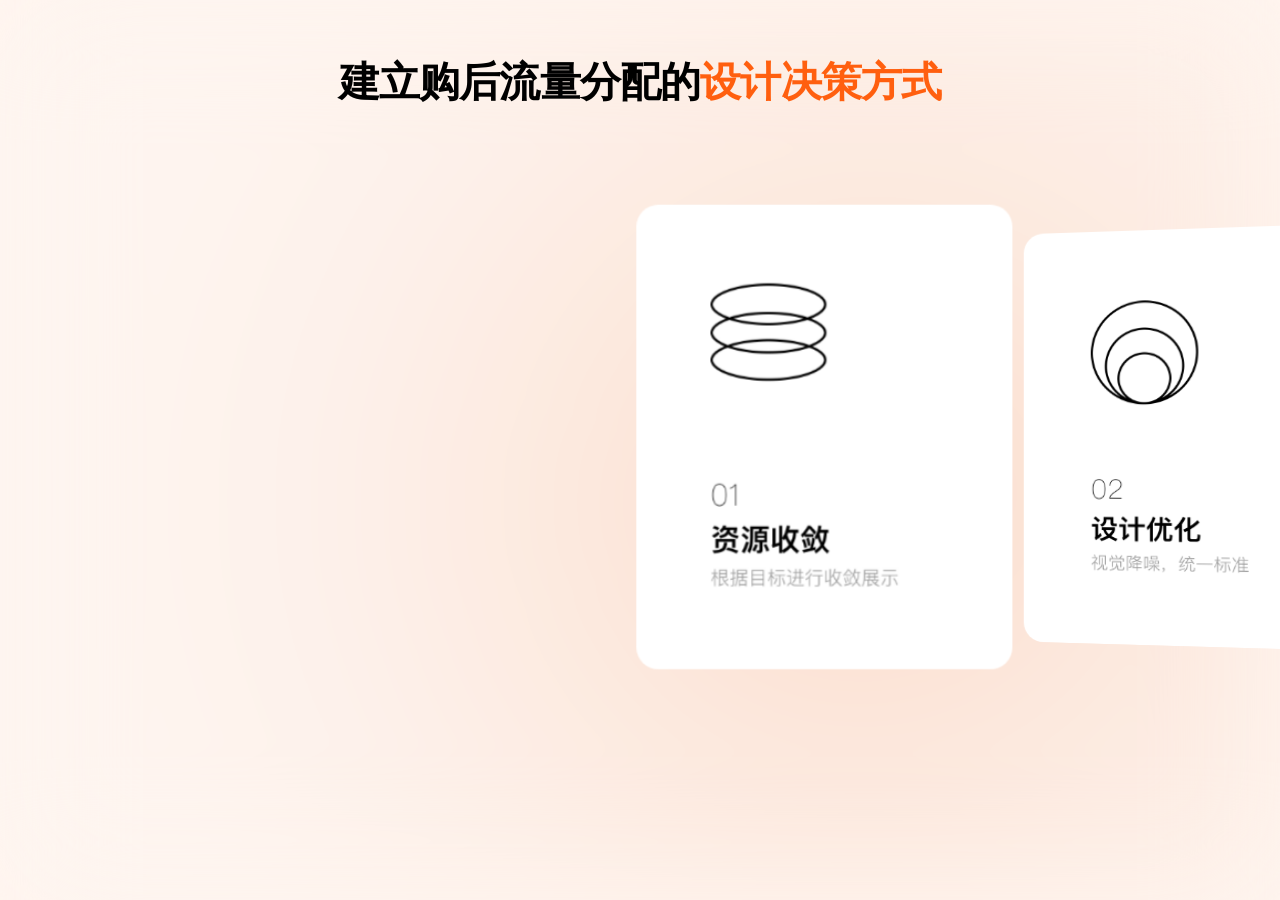
==== index.html @ e521ea5d "Add files via upload" ====
<!DOCTYPE html>
<html lang="zh-CN">
  <head>
    <meta charset="utf-8" />
    <meta name="viewport" content="width=device-width, initial-scale=1" />
    <meta name="color-scheme" content="light" />
    <title>建立购后流量分配的设计决策方式</title>
    <link rel="stylesheet" href="./base.css" />
    <link rel="stylesheet" href="./styles.css" />
  </head>
  <body>
    <main class="stage" aria-live="polite">
      <canvas id="bg" aria-hidden="true"></canvas>

      <header class="header">
        <h1 class="header__title">
          <span class="header__title-part1">建立购后流量分配的</span><span class="header__title-part2">设计决策方式</span>
        </h1>
      </header>

      <section id="cards" class="cards" aria-label="流程节点轮播"></section>

      <div id="modal" class="modal" aria-hidden="true">
        <div class="modal__overlay" onclick="window.closeModal && window.closeModal()"></div>
        <div class="modal__dialog" role="dialog" aria-modal="true">
          <button class="modal__close" id="modalClose" aria-label="关闭" onclick="window.closeModal && window.closeModal()">
            <svg width="24" height="24" viewBox="0 0 24 24" fill="none" stroke="currentColor" stroke-width="2" stroke-linecap="round" stroke-linejoin="round">
              <line x1="18" y1="6" x2="6" y2="18"></line>
              <line x1="6" y1="6" x2="18" y2="18"></line>
            </svg>
          </button>
          <div class="modal__content">
            <canvas id="modalCanvas" class="modal__img"></canvas>
            <img id="modalImg" class="modal__img" src="" alt="" />
          </div>
        </div>
      </div>

      <div id="loader" class="loader" aria-label="Loading" aria-live="assertive">
        <div class="loader__content">
          <div class="loader__ring" aria-hidden="true"></div>
        </div>
      </div>
    </main>

    <script src="https://cdn.jsdelivr.net/npm/gsap@3.13.0/dist/gsap.min.js"></script>
    <script src="https://cdn.jsdelivr.net/npm/omggif@1.0.10/dist/omggif.min.js"></script>
    <script src="./data.js"></script>
    <script src="./script.js" defer></script>
  </body>
</html>
---- base.css ----
/*
  Base styles for the 3D Gradient Carousel
  Modified from original project by Clément Grellier
  MIT License - Copyright (c) 2009 - 2025 Clément Grellier
*/

*,
*::after,
*::before {
  box-sizing: border-box;
}

:root {
  font-size: 16px;
}

body {
  margin: 0;
  padding: 0;
}
---- styles.css ----
/* Reset & base */
*,
*::after,
*::before {
  box-sizing: border-box;
}

html,
body {
  height: 100%;
}

body {
  margin: 0;
  font-family: -apple-system, BlinkMacSystemFont, "Segoe UI", "PingFang SC",
    "Hiragino Sans GB", "Microsoft YaHei", Roboto, Helvetica, Arial, sans-serif;
  -webkit-font-smoothing: antialiased;
  -moz-osx-font-smoothing: grayscale;
}

:root {
  --bg: #FFF5EF;
  --fg: #1a1a2e;
  --perspective: 1800px;
  --ease: cubic-bezier(0.22, 1, 0.36, 1);
  --card-bg: rgba(255, 255, 255, 0.92);
  --card-border: rgba(255, 255, 255, 0.6);
  --text-primary: #1a1a2e;
  --text-secondary: #4a4a68;
  --text-tertiary: #7a7a90;
  --accent: #4a5fc1;
}

/* Stage */
.stage {
  position: relative;
  width: 100vw;
  height: 100vh;
  background: var(--bg);
  color: var(--fg);
  overflow: hidden;
  perspective: var(--perspective);
  overscroll-behavior: none;
  -webkit-user-select: none;
  user-select: none;
}

/* Loader overlay */
.loader {
  position: absolute;
  inset: 0;
  z-index: 200;
  display: grid;
  place-items: center;
  background: #ffffff;
  transition: opacity 0.4s var(--ease), visibility 0.4s linear;
}
.loader--hide {
  opacity: 0;
  visibility: hidden;
  pointer-events: none;
}
.loader__content {
  display: grid;
  gap: 12px;
  justify-items: center;
  min-width: 220px;
}
.loader__ring {
  width: 36px;
  height: 36px;
  border-radius: 50%;
  border: 3px solid #e0e0e8;
  border-top-color: var(--accent);
  animation: spin 1s linear infinite;
}
@keyframes spin {
  to {
    transform: rotate(360deg);
  }
}

/* Background canvas (moving gradient) */
#bg {
  position: absolute;
  inset: 0;
  z-index: 0;
  width: 100%;
  height: 100%;
  display: block;
  filter: blur(60px) saturate(0.85);
  pointer-events: none;
}

/* Only block native scrolling/gestures in carousel mode */
.stage.carousel-mode {
  touch-action: none;
  cursor: grab;
}
.stage.carousel-mode.dragging {
  cursor: grabbing;
}

/* Header */
.header {
  position: absolute;
  top: 0;
  left: 0;
  right: 0;
  z-index: 50;
  padding: 72px 64px 0;
  text-align: center;
  pointer-events: none;
}
.header__label {
  font-size: 12px;
  letter-spacing: 0.2em;
  text-transform: uppercase;
  color: var(--text-tertiary);
  margin-bottom: 20px;
  font-weight: 500;
}
.header__title {
  font-size: clamp(26px, 3.2vw, 44px);
  font-weight: 600;
  margin: 0;
  line-height: 1.3;
  letter-spacing: -0.02em;
}
.header__title-part1 {
  color: #000000;
}
.header__title-part2 {
  color: #FF5F0F;
}

/* Cards container */
.cards {
  position: absolute;
  inset: 0;
  z-index: 10;
  transform-style: preserve-3d;
  pointer-events: none;
}

.cards .card {
  pointer-events: auto;
}

/* Card */
.card {
  position: absolute;
  top: calc(72px + 56px + 310px);
  left: 50%;
  width: min(26vw, 360px);
  height: min(34vw, 450px);
  isolation: isolate;
  transform-style: preserve-3d;
  backface-visibility: hidden;
  will-change: transform, filter, opacity;
  transform-origin: center center;
  contain: layout paint;
  cursor: pointer;
}

.card__inner {
  width: 100%;
  height: 100%;
  background: #ffffff;
  border-radius: 20px;
  overflow: hidden;
  position: relative;
}

.card__img {
  width: 100%;
  height: 100%;
  object-fit: cover;
  display: block;
  pointer-events: none;
}

/* Detail section */
.detail {
  position: absolute;
  left: 0;
  right: 0;
  bottom: 120px;
  z-index: 20;
  padding: 0 64px;
  pointer-events: none;
}
.detail__inner {
  max-width: 1000px;
  margin: 0 auto;
  display: grid;
  grid-template-columns: 1fr 1.3fr 1fr;
  gap: 28px;
  align-items: start;
  pointer-events: auto;
}
.detail__section {
  opacity: 0;
  transform: translateY(10px);
  transition: opacity 0.5s var(--ease), transform 0.5s var(--ease);
}
.detail.is-visible .detail__section {
  opacity: 1;
  transform: translateY(0);
}
.detail__section--output {
  transition-delay: 0.1s;
}
.detail__section--value {
  transition-delay: 0.2s;
}
.detail__label {
  font-size: 10px;
  font-weight: 600;
  letter-spacing: 0.15em;
  text-transform: uppercase;
  color: var(--text-tertiary);
  margin-bottom: 8px;
}
.detail__text {
  font-size: 13px;
  color: var(--text-secondary);
  line-height: 1.75;
}
.detail__text--large {
  font-size: clamp(13px, 1.1vw, 16px);
  color: var(--text-primary);
  font-weight: 500;
  line-height: 1.7;
}
.detail__text--quote {
  font-size: clamp(12px, 1vw, 14px);
  color: var(--accent);
  font-weight: 500;
  line-height: 1.75;
  position: relative;
  padding-left: 14px;
}
.detail__text--quote::before {
  content: '';
  position: absolute;
  left: 0;
  top: 3px;
  bottom: 3px;
  width: 3px;
  background: var(--accent);
  border-radius: 2px;
}

/* Expanded detail */
.detail.is-expanded {
  bottom: auto;
  top: 50%;
  transform: translateY(-50%);
}
.detail.is-expanded .detail__inner {
  max-width: 700px;
  grid-template-columns: 1fr;
  gap: 20px;
  background: rgba(255, 255, 255, 0.95);
  backdrop-filter: blur(20px);
  padding: 40px;
  border-radius: 20px;
  box-shadow: 0 20px 60px rgba(0, 0, 0, 0.15);
}
.detail.is-expanded .detail__text {
  font-size: clamp(14px, 1.1vw, 16px);
}
.detail.is-expanded .detail__text--large {
  font-size: clamp(16px, 1.3vw, 20px);
}

/* Footer / Progress */
.footer {
  position: absolute;
  left: 0;
  right: 0;
  bottom: 0;
  z-index: 30;
  padding: 0 64px 32px;
  display: flex;
  justify-content: space-between;
  align-items: center;
  pointer-events: none;
}
.progress {
  display: flex;
  align-items: center;
  gap: 18px;
  pointer-events: auto;
}
.progress__dots {
  display: flex;
  gap: 9px;
}
.progress__dot {
  width: 7px;
  height: 7px;
  border-radius: 50%;
  background: rgba(0, 0, 0, 0.12);
  transition: all 0.3s var(--ease);
  cursor: pointer;
}
.progress__dot.is-active {
  background: var(--accent);
  transform: scale(1.2);
}
.progress__text {
  font-size: 12px;
  color: var(--text-tertiary);
  font-variant-numeric: tabular-nums;
  font-weight: 500;
}
.progress__text span {
  color: var(--text-primary);
  font-weight: 600;
}
.footer__hint {
  font-size: 11px;
  color: var(--text-tertiary);
  letter-spacing: 0.02em;
}

/* Reduced motion */
@media (prefers-reduced-motion: reduce) {
  .card,
  .detail__section {
    transition: none !important;
    animation: none !important;
  }
  #bg {
    filter: blur(40px) saturate(0.85);
  }
}

/* Responsive - 1920px+ */
@media screen and (min-width: 1920px) {
  .header {
    padding: 80px 80px 0;
  }
  .header__title {
    font-size: 48px;
  }
  .card {
    width: 400px;
    height: 500px;
  }
  .card__inner {
    padding: 44px 40px;
  }
}

/* Responsive - 1440px */
@media screen and (max-width: 1600px) {
  .header {
    padding: 56px 48px 0;
  }
  .card {
    width: min(28vw, 340px);
    height: min(36vw, 420px);
  }
  .card__inner {
    padding: 32px 28px;
  }
}

/* Responsive - 1024px */
@media screen and (max-width: 1024px) {
  .header {
    padding: 40px 32px 0;
  }
  .card {
    width: min(55vw, 340px);
    height: min(70vw, 420px);
  }
}

/* Responsive - Mobile */
@media screen and (max-width: 640px) {
  .header {
    padding: 24px 20px 0;
  }
  .header__title {
    font-size: 22px;
  }
  .card {
    width: 75vw;
    height: 55vh;
    max-height: 480px;
  }
  .card__inner {
    padding: 28px 24px;
  }
}

/* Modal */
.modal {
  position: fixed;
  inset: 0;
  z-index: 1000;
  display: none;
  align-items: center;
  justify-content: center;
  pointer-events: none;
}
.modal.is-open {
  display: flex;
  pointer-events: auto;
}
.modal__overlay {
  position: absolute;
  inset: 0;
  background: rgba(0, 0, 0, 0.5);
  backdrop-filter: blur(4px);
  -webkit-backdrop-filter: blur(4px);
  opacity: 0;
  transition: opacity 0.3s var(--ease);
}
.modal.is-open .modal__overlay {
  opacity: 1;
}
.modal__dialog {
  position: relative;
  width: min(85vw, 900px);
  background: #ffffff;
  border-radius: 16px;
  box-shadow: 0 24px 64px rgba(0, 0, 0, 0.2);
  opacity: 0;
  transform: scale(0.95) translateY(20px);
  transition: opacity 0.3s var(--ease), transform 0.3s var(--ease);
  overflow: hidden;
}
.modal.is-open .modal__dialog {
  opacity: 1;
  transform: scale(1) translateY(0);
}
.modal__close {
  position: absolute;
  top: 16px;
  right: 16px;
  width: 40px;
  height: 40px;
  border: none;
  border-radius: 50%;
  background: rgba(0, 0, 0, 0.08);
  color: #333;
  cursor: pointer;
  display: flex;
  align-items: center;
  justify-content: center;
  z-index: 10;
  transition: background 0.2s var(--ease);
}
.modal__close:hover {
  background: rgba(0, 0, 0, 0.15);
}
.modal__content {
  width: 100%;
  aspect-ratio: 4 / 3;
  display: flex;
  align-items: center;
  justify-content: center;
  background: #fafafa;
}
.modal__img {
  width: 100%;
  height: 100%;
  object-fit: cover;
  display: block;
}

@media screen and (max-width: 640px) {
  .modal__dialog {
    width: 92vw;
  }
}
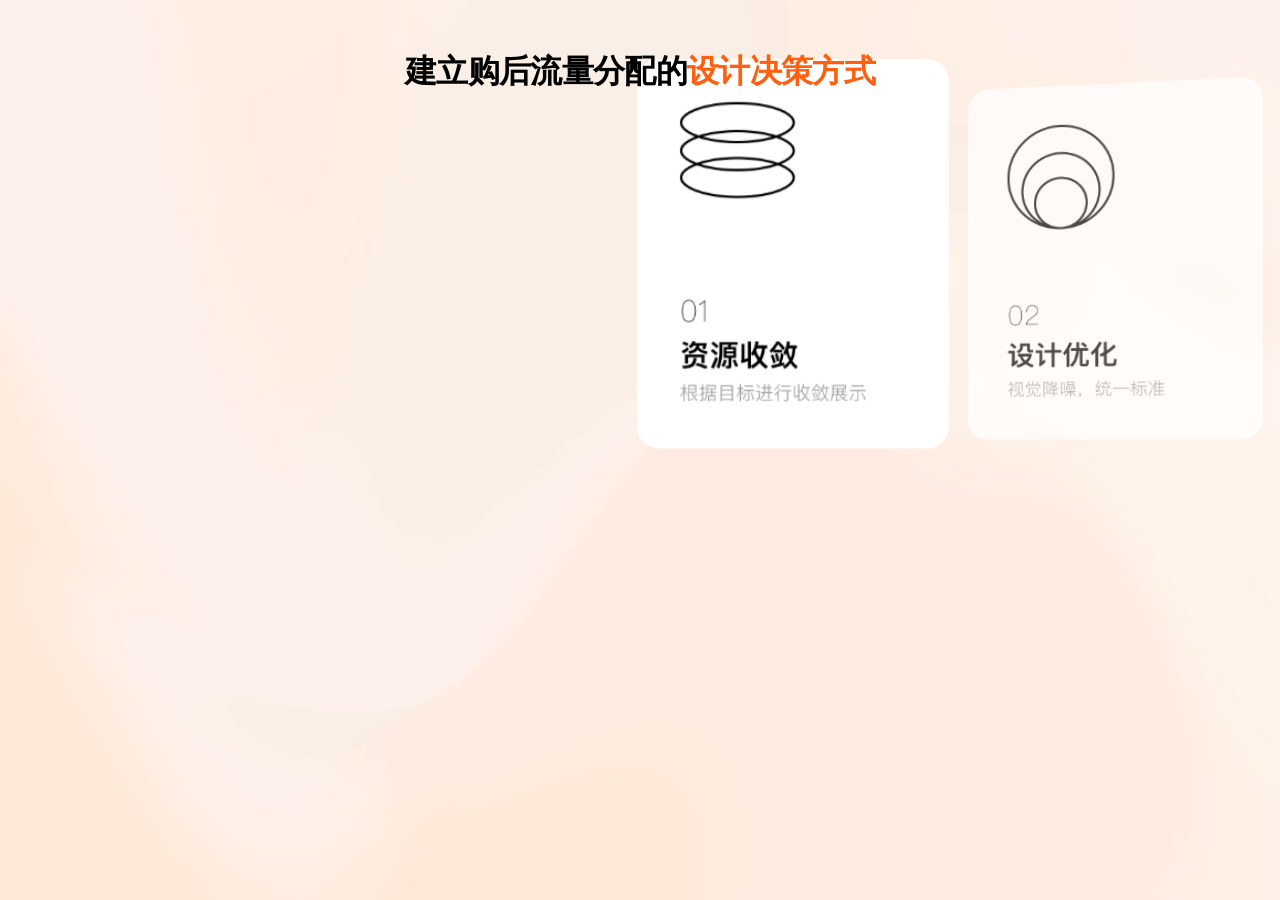
==== commit c74190b7: "Replace static gradient background with animated webm video - Add bg-video element with autoplay/loo" ====
--- a/index.html
+++ b/index.html
@@ -10,6 +10,9 @@
   </head>
   <body>
     <main class="stage" aria-live="polite">
+      <video class="bg-video" autoplay loop muted playsinline aria-hidden="true">
+        <source src="./img/bg.webm" type="video/webm">
+      </video>
       <canvas id="bg" aria-hidden="true"></canvas>
 
       <header class="header">
--- a/styles.css
+++ b/styles.css
@@ -29,6 +29,17 @@
   --text-secondary: #4a4a68;
   --text-tertiary: #7a7a90;
   --accent: #4a5fc1;
+  --header-padding-y: 4.5vw;
+  --header-padding-x: 4vw;
+  --header-title-size: clamp(22px, 2.8vw, 44px);
+  --card-width: 22vw;
+  --card-height: 27.5vw;
+  --card-gap: 1.8vw;
+  --card-top: calc(var(--header-padding-y) + 3.5vw + 18vw);
+  --max-rotation: 28;
+  --max-depth: 140;
+  --min-scale: 0.92;
+  --scale-range: 0.1;
 }
 
 /* Stage */
@@ -80,16 +91,28 @@
   }
 }
 
-/* Background canvas (moving gradient) */
-#bg {
+/* Background video */
+.bg-video {
   position: absolute;
   inset: 0;
   z-index: 0;
   width: 100%;
   height: 100%;
+  object-fit: cover;
+  pointer-events: none;
+}
+
+/* Background canvas (moving gradient) */
+#bg {
+  position: absolute;
+  inset: 0;
+  z-index: 1;
+  width: 100%;
+  height: 100%;
   display: block;
   filter: blur(60px) saturate(0.85);
   pointer-events: none;
+  opacity: 0;
 }
 
 /* Only block native scrolling/gestures in carousel mode */
@@ -108,7 +131,7 @@
   left: 0;
   right: 0;
   z-index: 50;
-  padding: 72px 64px 0;
+  padding: var(--header-padding-y) var(--header-padding-x) 0;
   text-align: center;
   pointer-events: none;
 }
@@ -121,7 +144,7 @@
   font-weight: 500;
 }
 .header__title {
-  font-size: clamp(26px, 3.2vw, 44px);
+  font-size: var(--header-title-size);
   font-weight: 600;
   margin: 0;
   line-height: 1.3;
@@ -150,10 +173,10 @@
 /* Card */
 .card {
   position: absolute;
-  top: calc(72px + 56px + 310px);
+  top: var(--card-top);
   left: 50%;
-  width: min(26vw, 360px);
-  height: min(34vw, 450px);
+  width: var(--card-width);
+  height: var(--card-height);
   isolation: isolate;
   transform-style: preserve-3d;
   backface-visibility: hidden;
@@ -338,63 +361,96 @@
   }
 }
 
-/* Responsive - 1920px+ */
-@media screen and (min-width: 1920px) {
-  .header {
-    padding: 80px 80px 0;
-  }
-  .header__title {
-    font-size: 48px;
-  }
-  .card {
-    width: 400px;
-    height: 500px;
-  }
-  .card__inner {
-    padding: 44px 40px;
-  }
-}
-
-/* Responsive - 1440px */
-@media screen and (max-width: 1600px) {
-  .header {
-    padding: 56px 48px 0;
-  }
-  .card {
-    width: min(28vw, 340px);
-    height: min(36vw, 420px);
-  }
-  .card__inner {
-    padding: 32px 28px;
-  }
-}
-
-/* Responsive - 1024px */
-@media screen and (max-width: 1024px) {
-  .header {
-    padding: 40px 32px 0;
-  }
-  .card {
-    width: min(55vw, 340px);
-    height: min(70vw, 420px);
+/* Responsive - Large screens (cap max size) */
+@media screen and (min-width: 1600px) {
+  :root {
+    --header-padding-y: 72px;
+    --header-padding-x: 64px;
+    --header-title-size: 44px;
+    --card-width: 360px;
+    --card-height: 450px;
+    --card-gap: 28px;
+    --card-top: calc(72px + 56px + 310px);
+  }
+}
+
+/* Responsive - Medium screens */
+@media screen and (max-width: 1280px) {
+  :root {
+    --header-padding-y: 4vw;
+    --header-padding-x: 4vw;
+    --header-title-size: clamp(20px, 2.5vw, 36px);
+    --card-width: 22vw;
+    --card-height: 27.5vw;
+    --card-gap: 1.5vw;
+    --card-top: calc(var(--header-padding-y) + 3vw + 14vw);
+  }
+}
+
+/* Responsive - Feishu doc embed (800-1200px wide) - exact pixel match at 900x460 */
+@media screen and (max-width: 1200px) and (min-width: 800px) {
+  :root {
+    --header-padding-y: 8.7vh;
+    --header-padding-x: 2vw;
+    --header-title-size: 6.52vh;
+    --card-width: 48.7vh;
+    --card-height: 60.9vh;
+    --card-gap: 0.87vh;
+    --card-top: 56.5vh;
+    --max-rotation: 30;
+    --max-depth: 180;
+    --min-scale: 0.8;
+    --scale-range: 0.2;
+    --perspective: 1400px;
+  }
+  .modal__dialog {
+    width: 480px;
+    max-height: 360px;
+  }
+  .modal__close {
+    width: 32px;
+    height: 32px;
+    top: 10px;
+    right: 10px;
+  }
+}
+
+/* Responsive - Tablet */
+@media screen and (max-width: 800px) {
+  :root {
+    --header-padding-y: 5vw;
+    --header-padding-x: 5vw;
+    --header-title-size: clamp(18px, 3.5vw, 28px);
+    --card-width: 35vw;
+    --card-height: 43.75vw;
+    --card-gap: 2.5vw;
+    --card-top: calc(var(--header-padding-y) + 4vw + 16vw);
   }
 }
 
 /* Responsive - Mobile */
-@media screen and (max-width: 640px) {
-  .header {
-    padding: 24px 20px 0;
-  }
-  .header__title {
-    font-size: 22px;
-  }
-  .card {
-    width: 75vw;
-    height: 55vh;
-    max-height: 480px;
-  }
-  .card__inner {
-    padding: 28px 24px;
+@media screen and (max-width: 600px) {
+  :root {
+    --header-padding-y: 6vw;
+    --header-padding-x: 5vw;
+    --header-title-size: clamp(18px, 5vw, 28px);
+    --card-width: 60vw;
+    --card-height: 75vw;
+    --card-gap: 3vw;
+    --card-top: calc(var(--header-padding-y) + 5vw + 14vw);
+  }
+}
+
+/* Responsive - Small mobile */
+@media screen and (max-width: 400px) {
+  :root {
+    --header-padding-y: 8vw;
+    --header-padding-x: 6vw;
+    --header-title-size: clamp(16px, 5.5vw, 24px);
+    --card-width: 70vw;
+    --card-height: 87.5vw;
+    --card-gap: 4vw;
+    --card-top: calc(var(--header-padding-y) + 6vw + 12vw);
   }
 }
 
@@ -427,6 +483,8 @@
 .modal__dialog {
   position: relative;
   width: min(85vw, 900px);
+  max-height: min(80vh, 675px);
+  aspect-ratio: 4 / 3;
   background: #ffffff;
   border-radius: 16px;
   box-shadow: 0 24px 64px rgba(0, 0, 0, 0.2);
@@ -474,8 +532,55 @@
   display: block;
 }
 
+@media screen and (max-width: 1280px) {
+  .modal__dialog {
+    width: min(88vw, 800px);
+  }
+  .modal__close {
+    width: 36px;
+    height: 36px;
+    top: 12px;
+    right: 12px;
+  }
+}
+
+@media screen and (max-width: 1024px) {
+  .modal__dialog {
+    width: min(90vw, 700px);
+    border-radius: 12px;
+  }
+  .modal__close {
+    width: 32px;
+    height: 32px;
+    top: 10px;
+    right: 10px;
+  }
+}
+
+@media screen and (max-width: 768px) {
+  .modal__dialog {
+    width: min(92vw, 600px);
+    border-radius: 10px;
+  }
+}
+
 @media screen and (max-width: 640px) {
   .modal__dialog {
     width: 92vw;
-  }
-}
+    border-radius: 8px;
+  }
+  .modal__close {
+    width: 28px;
+    height: 28px;
+    top: 8px;
+    right: 8px;
+  }
+}
+
+/* Feishu embed modal size override (800-1200px) - must be after other modal media queries */
+@media screen and (max-width: 1200px) and (min-width: 800px) {
+  .modal__dialog {
+    width: 480px !important;
+    max-height: 360px !important;
+  }
+}
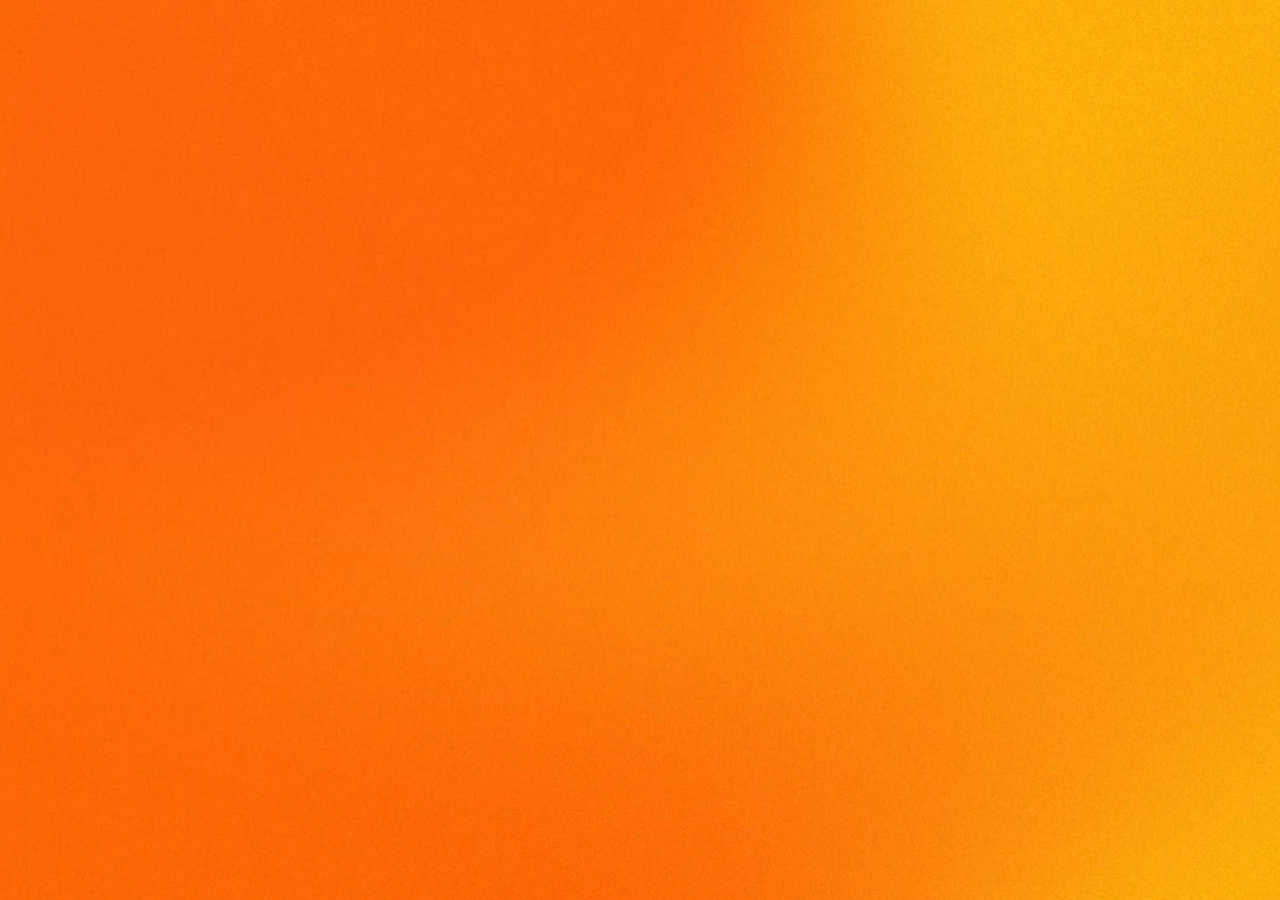
==== commit 8304e87b: "Add design-showcase project with parallax video backgrounds" ====
--- a/index.html
+++ b/index.html
@@ -1,54 +1,39 @@
 <!DOCTYPE html>
 <html lang="zh-CN">
-  <head>
-    <meta charset="utf-8" />
-    <meta name="viewport" content="width=device-width, initial-scale=1" />
-    <meta name="color-scheme" content="light" />
-    <title>建立购后流量分配的设计决策方式</title>
-    <link rel="stylesheet" href="./base.css" />
-    <link rel="stylesheet" href="./styles.css" />
-  </head>
-  <body>
-    <main class="stage" aria-live="polite">
-      <video class="bg-video" autoplay loop muted playsinline aria-hidden="true">
-        <source src="./img/bg.webm" type="video/webm">
-      </video>
-      <canvas id="bg" aria-hidden="true"></canvas>
+<head>
+    <meta charset="UTF-8">
+    <meta name="viewport" content="width=device-width, initial-scale=1.0">
+    <title>设计探索2</title>
+    <link rel="stylesheet" href="styles.css">
+</head>
+<body>
+    <div class="white-wipe" id="whiteWipe"></div>
+    
+    <div class="parallax-backgrounds" id="parallaxBackgrounds">
+        <div class="parallax-bg" data-index="0">
+            <video src="misan.webm" muted loop playsinline autoplay></video>
+        </div>
+        <div class="parallax-bg" data-index="1">
+            <video src="canting.webm?v=2" muted loop playsinline autoplay></video>
+            <img src="zhezhao.png" class="mask-overlay" alt="mask">
+        </div>
+        <div class="parallax-bg" data-index="2">
+            <video src="home.webm?v=2" muted loop playsinline autoplay></video>
+            <img src="zhezhao.png" class="mask-overlay" alt="mask">
+        </div>
+    </div>
 
-      <header class="header">
-        <h1 class="header__title">
-          <span class="header__title-part1">建立购后流量分配的</span><span class="header__title-part2">设计决策方式</span>
-        </h1>
-      </header>
-
-      <section id="cards" class="cards" aria-label="流程节点轮播"></section>
-
-      <div id="modal" class="modal" aria-hidden="true">
-        <div class="modal__overlay" onclick="window.closeModal && window.closeModal()"></div>
-        <div class="modal__dialog" role="dialog" aria-modal="true">
-          <button class="modal__close" id="modalClose" aria-label="关闭" onclick="window.closeModal && window.closeModal()">
-            <svg width="24" height="24" viewBox="0 0 24 24" fill="none" stroke="currentColor" stroke-width="2" stroke-linecap="round" stroke-linejoin="round">
-              <line x1="18" y1="6" x2="6" y2="18"></line>
-              <line x1="6" y1="6" x2="18" y2="18"></line>
-            </svg>
-          </button>
-          <div class="modal__content">
-            <canvas id="modalCanvas" class="modal__img"></canvas>
-            <img id="modalImg" class="modal__img" src="" alt="" />
-          </div>
-        </div>
-      </div>
-
-      <div id="loader" class="loader" aria-label="Loading" aria-live="assertive">
-        <div class="loader__content">
-          <div class="loader__ring" aria-hidden="true"></div>
-        </div>
-      </div>
-    </main>
-
-    <script src="https://cdn.jsdelivr.net/npm/gsap@3.13.0/dist/gsap.min.js"></script>
-    <script src="https://cdn.jsdelivr.net/npm/omggif@1.0.10/dist/omggif.min.js"></script>
-    <script src="./data.js"></script>
-    <script src="./script.js" defer></script>
-  </body>
-</html>
+    <div class="fixed-texts" id="fixedTexts">
+        <div class="fixed-text" data-text-index="1">NOW</div>
+        <div class="fixed-text" data-text-index="2">NOWM</div>
+    </div>
+    
+    <div class="scroll-container" id="scrollContainer">
+        <section class="page" data-page="0"></section>
+        <section class="page" data-page="1"></section>
+        <section class="page" data-page="2"></section>
+    </div>
+    
+    <script src="script.js"></script>
+</body>
+</html>
--- a/styles.css
+++ b/styles.css
@@ -1,586 +1,107 @@
-/* Reset & base */
-*,
-*::after,
-*::before {
-  box-sizing: border-box;
-}
-
-html,
-body {
-  height: 100%;
+* {
+    margin: 0;
+    padding: 0;
+    box-sizing: border-box;
 }
 
 body {
-  margin: 0;
-  font-family: -apple-system, BlinkMacSystemFont, "Segoe UI", "PingFang SC",
-    "Hiragino Sans GB", "Microsoft YaHei", Roboto, Helvetica, Arial, sans-serif;
-  -webkit-font-smoothing: antialiased;
-  -moz-osx-font-smoothing: grayscale;
+    overflow: hidden;
+    background-color: #ffffff;
 }
 
-:root {
-  --bg: #FFF5EF;
-  --fg: #1a1a2e;
-  --perspective: 1800px;
-  --ease: cubic-bezier(0.22, 1, 0.36, 1);
-  --card-bg: rgba(255, 255, 255, 0.92);
-  --card-border: rgba(255, 255, 255, 0.6);
-  --text-primary: #1a1a2e;
-  --text-secondary: #4a4a68;
-  --text-tertiary: #7a7a90;
-  --accent: #4a5fc1;
-  --header-padding-y: 4.5vw;
-  --header-padding-x: 4vw;
-  --header-title-size: clamp(22px, 2.8vw, 44px);
-  --card-width: 22vw;
-  --card-height: 27.5vw;
-  --card-gap: 1.8vw;
-  --card-top: calc(var(--header-padding-y) + 3.5vw + 18vw);
-  --max-rotation: 28;
-  --max-depth: 140;
-  --min-scale: 0.92;
-  --scale-range: 0.1;
+.white-wipe {
+    position: fixed;
+    left: 0;
+    width: 100%;
+    height: 50vh;
+    background-color: #ffffff;
+    z-index: 50;
+    pointer-events: none;
+    transform: translateY(100vh);
+    will-change: transform;
+    display: none;
 }
 
-/* Stage */
-.stage {
-  position: relative;
-  width: 100vw;
-  height: 100vh;
-  background: var(--bg);
-  color: var(--fg);
-  overflow: hidden;
-  perspective: var(--perspective);
-  overscroll-behavior: none;
-  -webkit-user-select: none;
-  user-select: none;
+.parallax-backgrounds {
+    position: fixed;
+    top: 0;
+    left: 0;
+    width: 100%;
+    height: 100%;
+    z-index: 0;
+    pointer-events: none;
 }
 
-/* Loader overlay */
-.loader {
-  position: absolute;
-  inset: 0;
-  z-index: 200;
-  display: grid;
-  place-items: center;
-  background: #ffffff;
-  transition: opacity 0.4s var(--ease), visibility 0.4s linear;
-}
-.loader--hide {
-  opacity: 0;
-  visibility: hidden;
-  pointer-events: none;
-}
-.loader__content {
-  display: grid;
-  gap: 12px;
-  justify-items: center;
-  min-width: 220px;
-}
-.loader__ring {
-  width: 36px;
-  height: 36px;
-  border-radius: 50%;
-  border: 3px solid #e0e0e8;
-  border-top-color: var(--accent);
-  animation: spin 1s linear infinite;
-}
-@keyframes spin {
-  to {
-    transform: rotate(360deg);
-  }
+.parallax-bg {
+    position: absolute;
+    top: 0;
+    left: 0;
+    width: 100%;
+    height: 100%;
+    opacity: 1;
+    will-change: transform;
+    overflow: hidden;
 }
 
-/* Background video */
-.bg-video {
-  position: absolute;
-  inset: 0;
-  z-index: 0;
-  width: 100%;
-  height: 100%;
-  object-fit: cover;
-  pointer-events: none;
+.parallax-bg img,
+.parallax-bg video {
+    width: 110%;
+    height: 110%;
+    object-fit: cover;
+    position: absolute;
+    top: -5%;
+    left: -5%;
+    will-change: transform;
 }
 
-/* Background canvas (moving gradient) */
-#bg {
-  position: absolute;
-  inset: 0;
-  z-index: 1;
-  width: 100%;
-  height: 100%;
-  display: block;
-  filter: blur(60px) saturate(0.85);
-  pointer-events: none;
-  opacity: 0;
+.mask-overlay {
+    width: 100% !important;
+    height: 100% !important;
+    top: 0 !important;
+    left: 0 !important;
+    object-fit: cover !important;
+    z-index: 1;
+    will-change: auto !important;
 }
 
-/* Only block native scrolling/gestures in carousel mode */
-.stage.carousel-mode {
-  touch-action: none;
-  cursor: grab;
-}
-.stage.carousel-mode.dragging {
-  cursor: grabbing;
+.fixed-texts {
+    position: fixed;
+    top: 0;
+    left: 0;
+    width: 100%;
+    height: 100%;
+    z-index: 100;
+    pointer-events: none;
 }
 
-/* Header */
-.header {
-  position: absolute;
-  top: 0;
-  left: 0;
-  right: 0;
-  z-index: 50;
-  padding: var(--header-padding-y) var(--header-padding-x) 0;
-  text-align: center;
-  pointer-events: none;
-}
-.header__label {
-  font-size: 12px;
-  letter-spacing: 0.2em;
-  text-transform: uppercase;
-  color: var(--text-tertiary);
-  margin-bottom: 20px;
-  font-weight: 500;
-}
-.header__title {
-  font-size: var(--header-title-size);
-  font-weight: 600;
-  margin: 0;
-  line-height: 1.3;
-  letter-spacing: -0.02em;
-}
-.header__title-part1 {
-  color: #000000;
-}
-.header__title-part2 {
-  color: #FF5F0F;
+.fixed-text {
+    position: absolute;
+    left: 100px;
+    top: 50%;
+    transform: translate(0, -50%);
+    font-size: 80px;
+    color: #ffffff;
+    font-weight: bold;
+    opacity: 0;
+    will-change: transform, opacity;
 }
 
-/* Cards container */
-.cards {
-  position: absolute;
-  inset: 0;
-  z-index: 10;
-  transform-style: preserve-3d;
-  pointer-events: none;
+.scroll-container {
+    height: 100vh;
+    overflow-y: scroll;
+    scroll-snap-type: y mandatory;
+    position: relative;
+    z-index: 10;
 }
 
-.cards .card {
-  pointer-events: auto;
+.page {
+    height: 100vh;
+    width: 100%;
+    scroll-snap-align: start;
+    position: relative;
 }
 
-/* Card */
-.card {
-  position: absolute;
-  top: var(--card-top);
-  left: 50%;
-  width: var(--card-width);
-  height: var(--card-height);
-  isolation: isolate;
-  transform-style: preserve-3d;
-  backface-visibility: hidden;
-  will-change: transform, filter, opacity;
-  transform-origin: center center;
-  contain: layout paint;
-  cursor: pointer;
-}
-
-.card__inner {
-  width: 100%;
-  height: 100%;
-  background: #ffffff;
-  border-radius: 20px;
-  overflow: hidden;
-  position: relative;
-}
-
-.card__img {
-  width: 100%;
-  height: 100%;
-  object-fit: cover;
-  display: block;
-  pointer-events: none;
-}
-
-/* Detail section */
-.detail {
-  position: absolute;
-  left: 0;
-  right: 0;
-  bottom: 120px;
-  z-index: 20;
-  padding: 0 64px;
-  pointer-events: none;
-}
-.detail__inner {
-  max-width: 1000px;
-  margin: 0 auto;
-  display: grid;
-  grid-template-columns: 1fr 1.3fr 1fr;
-  gap: 28px;
-  align-items: start;
-  pointer-events: auto;
-}
-.detail__section {
-  opacity: 0;
-  transform: translateY(10px);
-  transition: opacity 0.5s var(--ease), transform 0.5s var(--ease);
-}
-.detail.is-visible .detail__section {
-  opacity: 1;
-  transform: translateY(0);
-}
-.detail__section--output {
-  transition-delay: 0.1s;
-}
-.detail__section--value {
-  transition-delay: 0.2s;
-}
-.detail__label {
-  font-size: 10px;
-  font-weight: 600;
-  letter-spacing: 0.15em;
-  text-transform: uppercase;
-  color: var(--text-tertiary);
-  margin-bottom: 8px;
-}
-.detail__text {
-  font-size: 13px;
-  color: var(--text-secondary);
-  line-height: 1.75;
-}
-.detail__text--large {
-  font-size: clamp(13px, 1.1vw, 16px);
-  color: var(--text-primary);
-  font-weight: 500;
-  line-height: 1.7;
-}
-.detail__text--quote {
-  font-size: clamp(12px, 1vw, 14px);
-  color: var(--accent);
-  font-weight: 500;
-  line-height: 1.75;
-  position: relative;
-  padding-left: 14px;
-}
-.detail__text--quote::before {
-  content: '';
-  position: absolute;
-  left: 0;
-  top: 3px;
-  bottom: 3px;
-  width: 3px;
-  background: var(--accent);
-  border-radius: 2px;
-}
-
-/* Expanded detail */
-.detail.is-expanded {
-  bottom: auto;
-  top: 50%;
-  transform: translateY(-50%);
-}
-.detail.is-expanded .detail__inner {
-  max-width: 700px;
-  grid-template-columns: 1fr;
-  gap: 20px;
-  background: rgba(255, 255, 255, 0.95);
-  backdrop-filter: blur(20px);
-  padding: 40px;
-  border-radius: 20px;
-  box-shadow: 0 20px 60px rgba(0, 0, 0, 0.15);
-}
-.detail.is-expanded .detail__text {
-  font-size: clamp(14px, 1.1vw, 16px);
-}
-.detail.is-expanded .detail__text--large {
-  font-size: clamp(16px, 1.3vw, 20px);
-}
-
-/* Footer / Progress */
-.footer {
-  position: absolute;
-  left: 0;
-  right: 0;
-  bottom: 0;
-  z-index: 30;
-  padding: 0 64px 32px;
-  display: flex;
-  justify-content: space-between;
-  align-items: center;
-  pointer-events: none;
-}
-.progress {
-  display: flex;
-  align-items: center;
-  gap: 18px;
-  pointer-events: auto;
-}
-.progress__dots {
-  display: flex;
-  gap: 9px;
-}
-.progress__dot {
-  width: 7px;
-  height: 7px;
-  border-radius: 50%;
-  background: rgba(0, 0, 0, 0.12);
-  transition: all 0.3s var(--ease);
-  cursor: pointer;
-}
-.progress__dot.is-active {
-  background: var(--accent);
-  transform: scale(1.2);
-}
-.progress__text {
-  font-size: 12px;
-  color: var(--text-tertiary);
-  font-variant-numeric: tabular-nums;
-  font-weight: 500;
-}
-.progress__text span {
-  color: var(--text-primary);
-  font-weight: 600;
-}
-.footer__hint {
-  font-size: 11px;
-  color: var(--text-tertiary);
-  letter-spacing: 0.02em;
-}
-
-/* Reduced motion */
-@media (prefers-reduced-motion: reduce) {
-  .card,
-  .detail__section {
-    transition: none !important;
-    animation: none !important;
-  }
-  #bg {
-    filter: blur(40px) saturate(0.85);
-  }
-}
-
-/* Responsive - Large screens (cap max size) */
-@media screen and (min-width: 1600px) {
-  :root {
-    --header-padding-y: 72px;
-    --header-padding-x: 64px;
-    --header-title-size: 44px;
-    --card-width: 360px;
-    --card-height: 450px;
-    --card-gap: 28px;
-    --card-top: calc(72px + 56px + 310px);
-  }
-}
-
-/* Responsive - Medium screens */
-@media screen and (max-width: 1280px) {
-  :root {
-    --header-padding-y: 4vw;
-    --header-padding-x: 4vw;
-    --header-title-size: clamp(20px, 2.5vw, 36px);
-    --card-width: 22vw;
-    --card-height: 27.5vw;
-    --card-gap: 1.5vw;
-    --card-top: calc(var(--header-padding-y) + 3vw + 14vw);
-  }
-}
-
-/* Responsive - Feishu doc embed (800-1200px wide) - exact pixel match at 900x460 */
-@media screen and (max-width: 1200px) and (min-width: 800px) {
-  :root {
-    --header-padding-y: 8.7vh;
-    --header-padding-x: 2vw;
-    --header-title-size: 6.52vh;
-    --card-width: 48.7vh;
-    --card-height: 60.9vh;
-    --card-gap: 0.87vh;
-    --card-top: 56.5vh;
-    --max-rotation: 30;
-    --max-depth: 180;
-    --min-scale: 0.8;
-    --scale-range: 0.2;
-    --perspective: 1400px;
-  }
-  .modal__dialog {
-    width: 480px;
-    max-height: 360px;
-  }
-  .modal__close {
-    width: 32px;
-    height: 32px;
-    top: 10px;
-    right: 10px;
-  }
-}
-
-/* Responsive - Tablet */
-@media screen and (max-width: 800px) {
-  :root {
-    --header-padding-y: 5vw;
-    --header-padding-x: 5vw;
-    --header-title-size: clamp(18px, 3.5vw, 28px);
-    --card-width: 35vw;
-    --card-height: 43.75vw;
-    --card-gap: 2.5vw;
-    --card-top: calc(var(--header-padding-y) + 4vw + 16vw);
-  }
-}
-
-/* Responsive - Mobile */
-@media screen and (max-width: 600px) {
-  :root {
-    --header-padding-y: 6vw;
-    --header-padding-x: 5vw;
-    --header-title-size: clamp(18px, 5vw, 28px);
-    --card-width: 60vw;
-    --card-height: 75vw;
-    --card-gap: 3vw;
-    --card-top: calc(var(--header-padding-y) + 5vw + 14vw);
-  }
-}
-
-/* Responsive - Small mobile */
-@media screen and (max-width: 400px) {
-  :root {
-    --header-padding-y: 8vw;
-    --header-padding-x: 6vw;
-    --header-title-size: clamp(16px, 5.5vw, 24px);
-    --card-width: 70vw;
-    --card-height: 87.5vw;
-    --card-gap: 4vw;
-    --card-top: calc(var(--header-padding-y) + 6vw + 12vw);
-  }
-}
-
-/* Modal */
-.modal {
-  position: fixed;
-  inset: 0;
-  z-index: 1000;
-  display: none;
-  align-items: center;
-  justify-content: center;
-  pointer-events: none;
-}
-.modal.is-open {
-  display: flex;
-  pointer-events: auto;
-}
-.modal__overlay {
-  position: absolute;
-  inset: 0;
-  background: rgba(0, 0, 0, 0.5);
-  backdrop-filter: blur(4px);
-  -webkit-backdrop-filter: blur(4px);
-  opacity: 0;
-  transition: opacity 0.3s var(--ease);
-}
-.modal.is-open .modal__overlay {
-  opacity: 1;
-}
-.modal__dialog {
-  position: relative;
-  width: min(85vw, 900px);
-  max-height: min(80vh, 675px);
-  aspect-ratio: 4 / 3;
-  background: #ffffff;
-  border-radius: 16px;
-  box-shadow: 0 24px 64px rgba(0, 0, 0, 0.2);
-  opacity: 0;
-  transform: scale(0.95) translateY(20px);
-  transition: opacity 0.3s var(--ease), transform 0.3s var(--ease);
-  overflow: hidden;
-}
-.modal.is-open .modal__dialog {
-  opacity: 1;
-  transform: scale(1) translateY(0);
-}
-.modal__close {
-  position: absolute;
-  top: 16px;
-  right: 16px;
-  width: 40px;
-  height: 40px;
-  border: none;
-  border-radius: 50%;
-  background: rgba(0, 0, 0, 0.08);
-  color: #333;
-  cursor: pointer;
-  display: flex;
-  align-items: center;
-  justify-content: center;
-  z-index: 10;
-  transition: background 0.2s var(--ease);
-}
-.modal__close:hover {
-  background: rgba(0, 0, 0, 0.15);
-}
-.modal__content {
-  width: 100%;
-  aspect-ratio: 4 / 3;
-  display: flex;
-  align-items: center;
-  justify-content: center;
-  background: #fafafa;
-}
-.modal__img {
-  width: 100%;
-  height: 100%;
-  object-fit: cover;
-  display: block;
-}
-
-@media screen and (max-width: 1280px) {
-  .modal__dialog {
-    width: min(88vw, 800px);
-  }
-  .modal__close {
-    width: 36px;
-    height: 36px;
-    top: 12px;
-    right: 12px;
-  }
-}
-
-@media screen and (max-width: 1024px) {
-  .modal__dialog {
-    width: min(90vw, 700px);
-    border-radius: 12px;
-  }
-  .modal__close {
-    width: 32px;
-    height: 32px;
-    top: 10px;
-    right: 10px;
-  }
-}
-
-@media screen and (max-width: 768px) {
-  .modal__dialog {
-    width: min(92vw, 600px);
-    border-radius: 10px;
-  }
-}
-
-@media screen and (max-width: 640px) {
-  .modal__dialog {
-    width: 92vw;
-    border-radius: 8px;
-  }
-  .modal__close {
-    width: 28px;
-    height: 28px;
-    top: 8px;
-    right: 8px;
-  }
-}
-
-/* Feishu embed modal size override (800-1200px) - must be after other modal media queries */
-@media screen and (max-width: 1200px) and (min-width: 800px) {
-  .modal__dialog {
-    width: 480px !important;
-    max-height: 360px !important;
-  }
-}
+::-webkit-scrollbar {
+    width: 0;
+    height: 0;
+}
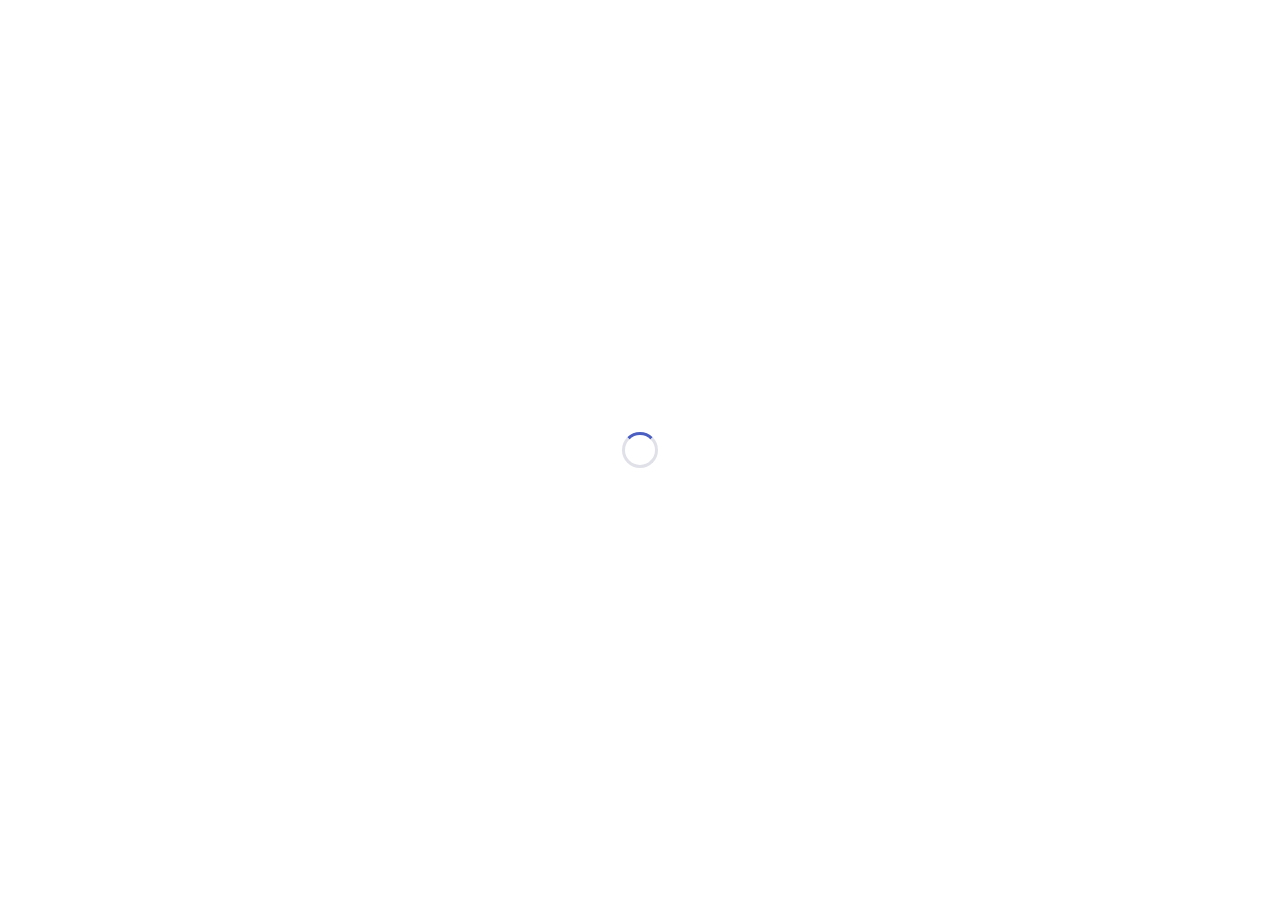
==== commit db081ada: "Update bg video to base-wu and change accent title color to white - Replace bg video with base-wu.we" ====
--- a/index.html
+++ b/index.html
@@ -1,39 +1,54 @@
 <!DOCTYPE html>
 <html lang="zh-CN">
-<head>
-    <meta charset="UTF-8">
-    <meta name="viewport" content="width=device-width, initial-scale=1.0">
-    <title>设计探索2</title>
-    <link rel="stylesheet" href="styles.css">
-</head>
-<body>
-    <div class="white-wipe" id="whiteWipe"></div>
-    
-    <div class="parallax-backgrounds" id="parallaxBackgrounds">
-        <div class="parallax-bg" data-index="0">
-            <video src="misan.webm" muted loop playsinline autoplay></video>
+  <head>
+    <meta charset="utf-8" />
+    <meta name="viewport" content="width=device-width, initial-scale=1" />
+    <meta name="color-scheme" content="light" />
+    <title>建立购后流量分配的设计决策方式</title>
+    <link rel="stylesheet" href="./base.css" />
+    <link rel="stylesheet" href="./styles.css" />
+  </head>
+  <body>
+    <main class="stage" aria-live="polite">
+      <video class="bg-video" autoplay loop muted playsinline aria-hidden="true">
+        <source src="./img/bg-new.webm" type="video/webm">
+      </video>
+      <canvas id="bg" aria-hidden="true"></canvas>
+
+      <header class="header">
+        <h1 class="header__title">
+          <span class="header__title-part1">建立购后流量分配的</span><span class="header__title-part2">设计决策方式</span>
+        </h1>
+      </header>
+
+      <section id="cards" class="cards" aria-label="流程节点轮播"></section>
+
+      <div id="modal" class="modal" aria-hidden="true">
+        <div class="modal__overlay" onclick="window.closeModal && window.closeModal()"></div>
+        <div class="modal__dialog" role="dialog" aria-modal="true">
+          <button class="modal__close" id="modalClose" aria-label="关闭" onclick="window.closeModal && window.closeModal()">
+            <svg width="24" height="24" viewBox="0 0 24 24" fill="none" stroke="currentColor" stroke-width="2" stroke-linecap="round" stroke-linejoin="round">
+              <line x1="18" y1="6" x2="6" y2="18"></line>
+              <line x1="6" y1="6" x2="18" y2="18"></line>
+            </svg>
+          </button>
+          <div class="modal__content">
+            <canvas id="modalCanvas" class="modal__img"></canvas>
+            <img id="modalImg" class="modal__img" src="" alt="" />
+          </div>
         </div>
-        <div class="parallax-bg" data-index="1">
-            <video src="canting.webm?v=2" muted loop playsinline autoplay></video>
-            <img src="zhezhao.png" class="mask-overlay" alt="mask">
+      </div>
+
+      <div id="loader" class="loader" aria-label="Loading" aria-live="assertive">
+        <div class="loader__content">
+          <div class="loader__ring" aria-hidden="true"></div>
         </div>
-        <div class="parallax-bg" data-index="2">
-            <video src="home.webm?v=2" muted loop playsinline autoplay></video>
-            <img src="zhezhao.png" class="mask-overlay" alt="mask">
-        </div>
-    </div>
+      </div>
+    </main>
 
-    <div class="fixed-texts" id="fixedTexts">
-        <div class="fixed-text" data-text-index="1">NOW</div>
-        <div class="fixed-text" data-text-index="2">NOWM</div>
-    </div>
-    
-    <div class="scroll-container" id="scrollContainer">
-        <section class="page" data-page="0"></section>
-        <section class="page" data-page="1"></section>
-        <section class="page" data-page="2"></section>
-    </div>
-    
-    <script src="script.js"></script>
-</body>
-</html>+    <script src="https://cdn.jsdelivr.net/npm/gsap@3.13.0/dist/gsap.min.js"></script>
+    <script src="https://cdn.jsdelivr.net/npm/omggif@1.0.10/dist/omggif.min.js"></script>
+    <script src="./data.js"></script>
+    <script src="./script.js" defer></script>
+  </body>
+</html>
--- a/base.css
+++ b/base.css
@@ -0,0 +1,20 @@
+/*
+  Base styles for the 3D Gradient Carousel
+  Modified from original project by Clément Grellier
+  MIT License - Copyright (c) 2009 - 2025 Clément Grellier
+*/
+
+*,
+*::after,
+*::before {
+  box-sizing: border-box;
+}
+
+:root {
+  font-size: 16px;
+}
+
+body {
+  margin: 0;
+  padding: 0;
+}
--- a/styles.css
+++ b/styles.css
@@ -1,107 +1,586 @@
-* {
-    margin: 0;
-    padding: 0;
-    box-sizing: border-box;
-}
-
+/* Reset & base */
+*,
+*::after,
+*::before {
+  box-sizing: border-box;
+}
+
+html,
 body {
-    overflow: hidden;
-    background-color: #ffffff;
-}
-
-.white-wipe {
-    position: fixed;
-    left: 0;
-    width: 100%;
-    height: 50vh;
-    background-color: #ffffff;
-    z-index: 50;
-    pointer-events: none;
-    transform: translateY(100vh);
-    will-change: transform;
-    display: none;
-}
-
-.parallax-backgrounds {
-    position: fixed;
-    top: 0;
-    left: 0;
-    width: 100%;
-    height: 100%;
-    z-index: 0;
-    pointer-events: none;
-}
-
-.parallax-bg {
-    position: absolute;
-    top: 0;
-    left: 0;
-    width: 100%;
-    height: 100%;
-    opacity: 1;
-    will-change: transform;
-    overflow: hidden;
-}
-
-.parallax-bg img,
-.parallax-bg video {
-    width: 110%;
-    height: 110%;
-    object-fit: cover;
-    position: absolute;
-    top: -5%;
-    left: -5%;
-    will-change: transform;
-}
-
-.mask-overlay {
-    width: 100% !important;
-    height: 100% !important;
-    top: 0 !important;
-    left: 0 !important;
-    object-fit: cover !important;
-    z-index: 1;
-    will-change: auto !important;
-}
-
-.fixed-texts {
-    position: fixed;
-    top: 0;
-    left: 0;
-    width: 100%;
-    height: 100%;
-    z-index: 100;
-    pointer-events: none;
-}
-
-.fixed-text {
-    position: absolute;
-    left: 100px;
-    top: 50%;
-    transform: translate(0, -50%);
-    font-size: 80px;
-    color: #ffffff;
-    font-weight: bold;
-    opacity: 0;
-    will-change: transform, opacity;
-}
-
-.scroll-container {
-    height: 100vh;
-    overflow-y: scroll;
-    scroll-snap-type: y mandatory;
-    position: relative;
-    z-index: 10;
-}
-
-.page {
-    height: 100vh;
-    width: 100%;
-    scroll-snap-align: start;
-    position: relative;
-}
-
-::-webkit-scrollbar {
-    width: 0;
-    height: 0;
-}+  height: 100%;
+}
+
+body {
+  margin: 0;
+  font-family: -apple-system, BlinkMacSystemFont, "Segoe UI", "PingFang SC",
+    "Hiragino Sans GB", "Microsoft YaHei", Roboto, Helvetica, Arial, sans-serif;
+  -webkit-font-smoothing: antialiased;
+  -moz-osx-font-smoothing: grayscale;
+}
+
+:root {
+  --bg: #FFF5EF;
+  --fg: #1a1a2e;
+  --perspective: 1800px;
+  --ease: cubic-bezier(0.22, 1, 0.36, 1);
+  --card-bg: rgba(255, 255, 255, 0.92);
+  --card-border: rgba(255, 255, 255, 0.6);
+  --text-primary: #1a1a2e;
+  --text-secondary: #4a4a68;
+  --text-tertiary: #7a7a90;
+  --accent: #4a5fc1;
+  --header-padding-y: 4.5vw;
+  --header-padding-x: 4vw;
+  --header-title-size: clamp(22px, 2.8vw, 44px);
+  --card-width: 22vw;
+  --card-height: 27.5vw;
+  --card-gap: 1.8vw;
+  --card-top: calc(var(--header-padding-y) + 3.5vw + 18vw);
+  --max-rotation: 28;
+  --max-depth: 140;
+  --min-scale: 0.92;
+  --scale-range: 0.1;
+}
+
+/* Stage */
+.stage {
+  position: relative;
+  width: 100vw;
+  height: 100vh;
+  background: var(--bg);
+  color: var(--fg);
+  overflow: hidden;
+  perspective: var(--perspective);
+  overscroll-behavior: none;
+  -webkit-user-select: none;
+  user-select: none;
+}
+
+/* Loader overlay */
+.loader {
+  position: absolute;
+  inset: 0;
+  z-index: 200;
+  display: grid;
+  place-items: center;
+  background: #ffffff;
+  transition: opacity 0.4s var(--ease), visibility 0.4s linear;
+}
+.loader--hide {
+  opacity: 0;
+  visibility: hidden;
+  pointer-events: none;
+}
+.loader__content {
+  display: grid;
+  gap: 12px;
+  justify-items: center;
+  min-width: 220px;
+}
+.loader__ring {
+  width: 36px;
+  height: 36px;
+  border-radius: 50%;
+  border: 3px solid #e0e0e8;
+  border-top-color: var(--accent);
+  animation: spin 1s linear infinite;
+}
+@keyframes spin {
+  to {
+    transform: rotate(360deg);
+  }
+}
+
+/* Background video */
+.bg-video {
+  position: absolute;
+  inset: 0;
+  z-index: 0;
+  width: 100%;
+  height: 100%;
+  object-fit: cover;
+  pointer-events: none;
+}
+
+/* Background canvas (moving gradient) */
+#bg {
+  position: absolute;
+  inset: 0;
+  z-index: 1;
+  width: 100%;
+  height: 100%;
+  display: block;
+  filter: blur(60px) saturate(0.85);
+  pointer-events: none;
+  opacity: 0;
+}
+
+/* Only block native scrolling/gestures in carousel mode */
+.stage.carousel-mode {
+  touch-action: none;
+  cursor: grab;
+}
+.stage.carousel-mode.dragging {
+  cursor: grabbing;
+}
+
+/* Header */
+.header {
+  position: absolute;
+  top: 0;
+  left: 0;
+  right: 0;
+  z-index: 50;
+  padding: var(--header-padding-y) var(--header-padding-x) 0;
+  text-align: center;
+  pointer-events: none;
+}
+.header__label {
+  font-size: 12px;
+  letter-spacing: 0.2em;
+  text-transform: uppercase;
+  color: var(--text-tertiary);
+  margin-bottom: 20px;
+  font-weight: 500;
+}
+.header__title {
+  font-size: var(--header-title-size);
+  font-weight: 600;
+  margin: 0;
+  line-height: 1.3;
+  letter-spacing: -0.02em;
+}
+.header__title-part1 {
+  color: #000000;
+}
+.header__title-part2 {
+  color: #ffffff;
+}
+
+/* Cards container */
+.cards {
+  position: absolute;
+  inset: 0;
+  z-index: 10;
+  transform-style: preserve-3d;
+  pointer-events: none;
+}
+
+.cards .card {
+  pointer-events: auto;
+}
+
+/* Card */
+.card {
+  position: absolute;
+  top: var(--card-top);
+  left: 50%;
+  width: var(--card-width);
+  height: var(--card-height);
+  isolation: isolate;
+  transform-style: preserve-3d;
+  backface-visibility: hidden;
+  will-change: transform, filter, opacity;
+  transform-origin: center center;
+  contain: layout paint;
+  cursor: pointer;
+}
+
+.card__inner {
+  width: 100%;
+  height: 100%;
+  background: #ffffff;
+  border-radius: 20px;
+  overflow: hidden;
+  position: relative;
+}
+
+.card__img {
+  width: 100%;
+  height: 100%;
+  object-fit: cover;
+  display: block;
+  pointer-events: none;
+}
+
+/* Detail section */
+.detail {
+  position: absolute;
+  left: 0;
+  right: 0;
+  bottom: 120px;
+  z-index: 20;
+  padding: 0 64px;
+  pointer-events: none;
+}
+.detail__inner {
+  max-width: 1000px;
+  margin: 0 auto;
+  display: grid;
+  grid-template-columns: 1fr 1.3fr 1fr;
+  gap: 28px;
+  align-items: start;
+  pointer-events: auto;
+}
+.detail__section {
+  opacity: 0;
+  transform: translateY(10px);
+  transition: opacity 0.5s var(--ease), transform 0.5s var(--ease);
+}
+.detail.is-visible .detail__section {
+  opacity: 1;
+  transform: translateY(0);
+}
+.detail__section--output {
+  transition-delay: 0.1s;
+}
+.detail__section--value {
+  transition-delay: 0.2s;
+}
+.detail__label {
+  font-size: 10px;
+  font-weight: 600;
+  letter-spacing: 0.15em;
+  text-transform: uppercase;
+  color: var(--text-tertiary);
+  margin-bottom: 8px;
+}
+.detail__text {
+  font-size: 13px;
+  color: var(--text-secondary);
+  line-height: 1.75;
+}
+.detail__text--large {
+  font-size: clamp(13px, 1.1vw, 16px);
+  color: var(--text-primary);
+  font-weight: 500;
+  line-height: 1.7;
+}
+.detail__text--quote {
+  font-size: clamp(12px, 1vw, 14px);
+  color: var(--accent);
+  font-weight: 500;
+  line-height: 1.75;
+  position: relative;
+  padding-left: 14px;
+}
+.detail__text--quote::before {
+  content: '';
+  position: absolute;
+  left: 0;
+  top: 3px;
+  bottom: 3px;
+  width: 3px;
+  background: var(--accent);
+  border-radius: 2px;
+}
+
+/* Expanded detail */
+.detail.is-expanded {
+  bottom: auto;
+  top: 50%;
+  transform: translateY(-50%);
+}
+.detail.is-expanded .detail__inner {
+  max-width: 700px;
+  grid-template-columns: 1fr;
+  gap: 20px;
+  background: rgba(255, 255, 255, 0.95);
+  backdrop-filter: blur(20px);
+  padding: 40px;
+  border-radius: 20px;
+  box-shadow: 0 20px 60px rgba(0, 0, 0, 0.15);
+}
+.detail.is-expanded .detail__text {
+  font-size: clamp(14px, 1.1vw, 16px);
+}
+.detail.is-expanded .detail__text--large {
+  font-size: clamp(16px, 1.3vw, 20px);
+}
+
+/* Footer / Progress */
+.footer {
+  position: absolute;
+  left: 0;
+  right: 0;
+  bottom: 0;
+  z-index: 30;
+  padding: 0 64px 32px;
+  display: flex;
+  justify-content: space-between;
+  align-items: center;
+  pointer-events: none;
+}
+.progress {
+  display: flex;
+  align-items: center;
+  gap: 18px;
+  pointer-events: auto;
+}
+.progress__dots {
+  display: flex;
+  gap: 9px;
+}
+.progress__dot {
+  width: 7px;
+  height: 7px;
+  border-radius: 50%;
+  background: rgba(0, 0, 0, 0.12);
+  transition: all 0.3s var(--ease);
+  cursor: pointer;
+}
+.progress__dot.is-active {
+  background: var(--accent);
+  transform: scale(1.2);
+}
+.progress__text {
+  font-size: 12px;
+  color: var(--text-tertiary);
+  font-variant-numeric: tabular-nums;
+  font-weight: 500;
+}
+.progress__text span {
+  color: var(--text-primary);
+  font-weight: 600;
+}
+.footer__hint {
+  font-size: 11px;
+  color: var(--text-tertiary);
+  letter-spacing: 0.02em;
+}
+
+/* Reduced motion */
+@media (prefers-reduced-motion: reduce) {
+  .card,
+  .detail__section {
+    transition: none !important;
+    animation: none !important;
+  }
+  #bg {
+    filter: blur(40px) saturate(0.85);
+  }
+}
+
+/* Responsive - Large screens (cap max size) */
+@media screen and (min-width: 1600px) {
+  :root {
+    --header-padding-y: 72px;
+    --header-padding-x: 64px;
+    --header-title-size: 44px;
+    --card-width: 360px;
+    --card-height: 450px;
+    --card-gap: 28px;
+    --card-top: calc(72px + 56px + 310px);
+  }
+}
+
+/* Responsive - Medium screens */
+@media screen and (max-width: 1280px) {
+  :root {
+    --header-padding-y: 4vw;
+    --header-padding-x: 4vw;
+    --header-title-size: clamp(20px, 2.5vw, 36px);
+    --card-width: 22vw;
+    --card-height: 27.5vw;
+    --card-gap: 1.5vw;
+    --card-top: calc(var(--header-padding-y) + 3vw + 14vw);
+  }
+}
+
+/* Responsive - Feishu doc embed (800-1200px wide) - exact pixel match at 900x460 */
+@media screen and (max-width: 1200px) and (min-width: 800px) {
+  :root {
+    --header-padding-y: 8.7vh;
+    --header-padding-x: 2vw;
+    --header-title-size: 6.52vh;
+    --card-width: 48.7vh;
+    --card-height: 60.9vh;
+    --card-gap: 0.87vh;
+    --card-top: 56.5vh;
+    --max-rotation: 30;
+    --max-depth: 180;
+    --min-scale: 0.8;
+    --scale-range: 0.2;
+    --perspective: 1400px;
+  }
+  .modal__dialog {
+    width: 480px;
+    max-height: 360px;
+  }
+  .modal__close {
+    width: 32px;
+    height: 32px;
+    top: 10px;
+    right: 10px;
+  }
+}
+
+/* Responsive - Tablet */
+@media screen and (max-width: 800px) {
+  :root {
+    --header-padding-y: 5vw;
+    --header-padding-x: 5vw;
+    --header-title-size: clamp(18px, 3.5vw, 28px);
+    --card-width: 35vw;
+    --card-height: 43.75vw;
+    --card-gap: 2.5vw;
+    --card-top: calc(var(--header-padding-y) + 4vw + 16vw);
+  }
+}
+
+/* Responsive - Mobile */
+@media screen and (max-width: 600px) {
+  :root {
+    --header-padding-y: 6vw;
+    --header-padding-x: 5vw;
+    --header-title-size: clamp(18px, 5vw, 28px);
+    --card-width: 60vw;
+    --card-height: 75vw;
+    --card-gap: 3vw;
+    --card-top: calc(var(--header-padding-y) + 5vw + 14vw);
+  }
+}
+
+/* Responsive - Small mobile */
+@media screen and (max-width: 400px) {
+  :root {
+    --header-padding-y: 8vw;
+    --header-padding-x: 6vw;
+    --header-title-size: clamp(16px, 5.5vw, 24px);
+    --card-width: 70vw;
+    --card-height: 87.5vw;
+    --card-gap: 4vw;
+    --card-top: calc(var(--header-padding-y) + 6vw + 12vw);
+  }
+}
+
+/* Modal */
+.modal {
+  position: fixed;
+  inset: 0;
+  z-index: 1000;
+  display: none;
+  align-items: center;
+  justify-content: center;
+  pointer-events: none;
+}
+.modal.is-open {
+  display: flex;
+  pointer-events: auto;
+}
+.modal__overlay {
+  position: absolute;
+  inset: 0;
+  background: rgba(0, 0, 0, 0.5);
+  backdrop-filter: blur(4px);
+  -webkit-backdrop-filter: blur(4px);
+  opacity: 0;
+  transition: opacity 0.3s var(--ease);
+}
+.modal.is-open .modal__overlay {
+  opacity: 1;
+}
+.modal__dialog {
+  position: relative;
+  width: min(85vw, 900px);
+  max-height: min(80vh, 675px);
+  aspect-ratio: 4 / 3;
+  background: #ffffff;
+  border-radius: 16px;
+  box-shadow: 0 24px 64px rgba(0, 0, 0, 0.2);
+  opacity: 0;
+  transform: scale(0.95) translateY(20px);
+  transition: opacity 0.3s var(--ease), transform 0.3s var(--ease);
+  overflow: hidden;
+}
+.modal.is-open .modal__dialog {
+  opacity: 1;
+  transform: scale(1) translateY(0);
+}
+.modal__close {
+  position: absolute;
+  top: 16px;
+  right: 16px;
+  width: 40px;
+  height: 40px;
+  border: none;
+  border-radius: 50%;
+  background: rgba(0, 0, 0, 0.08);
+  color: #333;
+  cursor: pointer;
+  display: flex;
+  align-items: center;
+  justify-content: center;
+  z-index: 10;
+  transition: background 0.2s var(--ease);
+}
+.modal__close:hover {
+  background: rgba(0, 0, 0, 0.15);
+}
+.modal__content {
+  width: 100%;
+  aspect-ratio: 4 / 3;
+  display: flex;
+  align-items: center;
+  justify-content: center;
+  background: #fafafa;
+}
+.modal__img {
+  width: 100%;
+  height: 100%;
+  object-fit: cover;
+  display: block;
+}
+
+@media screen and (max-width: 1280px) {
+  .modal__dialog {
+    width: min(88vw, 800px);
+  }
+  .modal__close {
+    width: 36px;
+    height: 36px;
+    top: 12px;
+    right: 12px;
+  }
+}
+
+@media screen and (max-width: 1024px) {
+  .modal__dialog {
+    width: min(90vw, 700px);
+    border-radius: 12px;
+  }
+  .modal__close {
+    width: 32px;
+    height: 32px;
+    top: 10px;
+    right: 10px;
+  }
+}
+
+@media screen and (max-width: 768px) {
+  .modal__dialog {
+    width: min(92vw, 600px);
+    border-radius: 10px;
+  }
+}
+
+@media screen and (max-width: 640px) {
+  .modal__dialog {
+    width: 92vw;
+    border-radius: 8px;
+  }
+  .modal__close {
+    width: 28px;
+    height: 28px;
+    top: 8px;
+    right: 8px;
+  }
+}
+
+/* Feishu embed modal size override (800-1200px) - must be after other modal media queries */
+@media screen and (max-width: 1200px) and (min-width: 800px) {
+  .modal__dialog {
+    width: 480px !important;
+    max-height: 360px !important;
+  }
+}
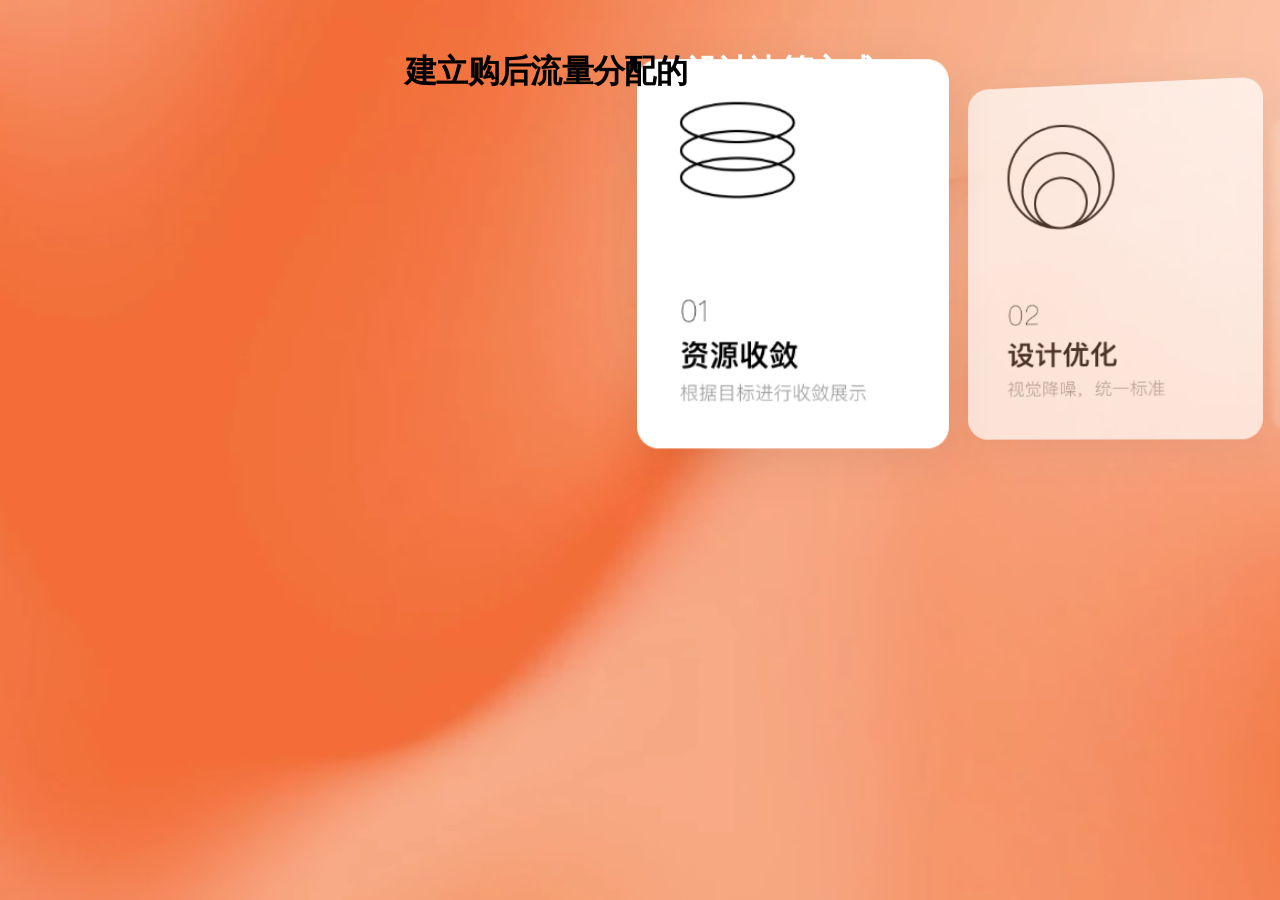
==== commit ae38277c: "Add Chroma Card hover effect + flip modal with FLIP animation" ====
--- a/index.html
+++ b/index.html
@@ -46,6 +46,25 @@
       </div>
     </main>
 
+    <div id="cardFlipOverlay" class="card-flip-overlay">
+      <button id="flipCloseBtn" class="card-flip-close" aria-label="关闭">
+        <svg width="20" height="20" viewBox="0 0 24 24" fill="none" stroke="currentColor" stroke-width="2" stroke-linecap="round" stroke-linejoin="round">
+          <line x1="18" y1="6" x2="6" y2="18"></line>
+          <line x1="6" y1="6" x2="18" y2="18"></line>
+        </svg>
+      </button>
+      <div class="card-flip-container">
+        <div class="card-flip-flipper">
+          <div class="card-flip-face card-flip-face--front">
+            <img id="flipFrontImg" class="card-flip-img" src="" alt="" />
+          </div>
+          <div class="card-flip-face card-flip-face--back">
+            <img id="flipBackImg" class="card-flip-img" src="" alt="" />
+          </div>
+        </div>
+      </div>
+    </div>
+
     <script src="https://cdn.jsdelivr.net/npm/gsap@3.13.0/dist/gsap.min.js"></script>
     <script src="https://cdn.jsdelivr.net/npm/omggif@1.0.10/dist/omggif.min.js"></script>
     <script src="./data.js"></script>
--- a/styles.css
+++ b/styles.css
@@ -182,8 +182,24 @@
   backface-visibility: hidden;
   will-change: transform, filter, opacity;
   transform-origin: center center;
-  contain: layout paint;
+  contain: layout;
   cursor: pointer;
+  overflow: visible;
+}
+
+.card__hover {
+  width: 100%;
+  height: 100%;
+  transition: transform 0.4s cubic-bezier(0.22, 1, 0.36, 1),
+              filter 0.4s cubic-bezier(0.22, 1, 0.36, 1);
+  transform-style: preserve-3d;
+  transform: perspective(1000px) rotateX(var(--rotate-x, 0deg)) rotateY(var(--rotate-y, 0deg));
+  filter: drop-shadow(0 8px 20px rgba(0, 0, 0, 0.08));
+}
+
+.card:hover .card__hover {
+  transform: perspective(1000px) rotateX(var(--rotate-x, 0deg)) rotateY(var(--rotate-y, 0deg)) scale(1.08);
+  filter: drop-shadow(0 25px 50px rgba(0, 0, 0, 0.18));
 }
 
 .card__inner {
@@ -195,12 +211,144 @@
   position: relative;
 }
 
+.card__glow {
+  position: absolute;
+  inset: -2px;
+  border-radius: 20px;
+  background: radial-gradient(
+    250px circle at var(--mouse-x, 50%) var(--mouse-y, 50%),
+    rgba(255, 95, 15, 0.5),
+    rgba(255, 180, 120, 0.2) 40%,
+    transparent 70%
+  );
+  opacity: 0;
+  transition: opacity 0.4s ease;
+  pointer-events: none;
+  z-index: 1;
+  filter: blur(6px);
+}
+
+.card:hover .card__glow {
+  opacity: 1;
+}
+
 .card__img {
+  position: relative;
   width: 100%;
   height: 100%;
   object-fit: cover;
   display: block;
   pointer-events: none;
+  z-index: 2;
+}
+
+.card-flip-overlay {
+  position: fixed;
+  inset: 0;
+  background: rgba(0, 0, 0, 0.5);
+  backdrop-filter: blur(8px);
+  -webkit-backdrop-filter: blur(8px);
+  z-index: 1000;
+  opacity: 0;
+  visibility: hidden;
+  transition: opacity 0.3s ease, visibility 0.3s ease;
+  cursor: pointer;
+  display: flex;
+  align-items: flex-start;
+  justify-content: center;
+}
+
+.card-flip-overlay.is-active {
+  opacity: 1;
+  visibility: visible;
+}
+
+.card-flip-container {
+  position: absolute;
+  top: 7vh;
+  left: 50%;
+  margin-left: calc(min(88vw, 960px) / -2);
+  width: min(88vw, 960px);
+  height: calc(100vh - 7vh);
+  perspective: 2000px;
+  transition: transform 0.6s cubic-bezier(0.22, 1, 0.36, 1);
+  cursor: default;
+  will-change: transform;
+}
+
+.card-flip-flipper {
+  position: relative;
+  width: 100%;
+  height: 100%;
+  transform-style: preserve-3d;
+  transition: transform 0.7s cubic-bezier(0.22, 1, 0.36, 1);
+}
+
+.card-flip-overlay.is-active .card-flip-flipper {
+  transform: rotateY(180deg);
+}
+
+.card-flip-face {
+  position: absolute;
+  inset: 0;
+  width: 100%;
+  height: 100%;
+  backface-visibility: hidden;
+  -webkit-backface-visibility: hidden;
+  border-radius: 24px 24px 0 0;
+  overflow: hidden;
+  background: #ffffff;
+  box-shadow: 0 40px 100px rgba(0, 0, 0, 0.25);
+}
+
+.card-flip-face--front {
+  z-index: 2;
+}
+
+.card-flip-face--front .card-flip-img {
+  width: 100%;
+  height: 100%;
+  object-fit: contain;
+  display: block;
+}
+
+.card-flip-face--back {
+  transform: rotateY(180deg);
+  z-index: 1;
+  overflow-y: auto;
+  -webkit-overflow-scrolling: touch;
+  overflow-x: hidden;
+}
+
+.card-flip-close {
+  position: fixed;
+  top: calc(7vh + 20px);
+  right: calc(50% - min(88vw, 960px) / 2 + 20px);
+  width: 40px;
+  height: 40px;
+  border-radius: 50%;
+  border: none;
+  background: rgba(255, 255, 255, 0.95);
+  color: rgba(0, 0, 0, 0.6);
+  cursor: pointer;
+  display: flex;
+  align-items: center;
+  justify-content: center;
+  z-index: 1001;
+  transition: background 0.2s ease, color 0.2s ease, transform 0.2s ease;
+  box-shadow: 0 4px 12px rgba(0, 0, 0, 0.1);
+}
+
+.card-flip-close:hover {
+  background: #ffffff;
+  color: rgba(0, 0, 0, 0.8);
+  transform: scale(1.1);
+}
+
+.card-flip-face--back .card-flip-img {
+  width: 100%;
+  height: auto;
+  display: block;
 }
 
 /* Detail section */
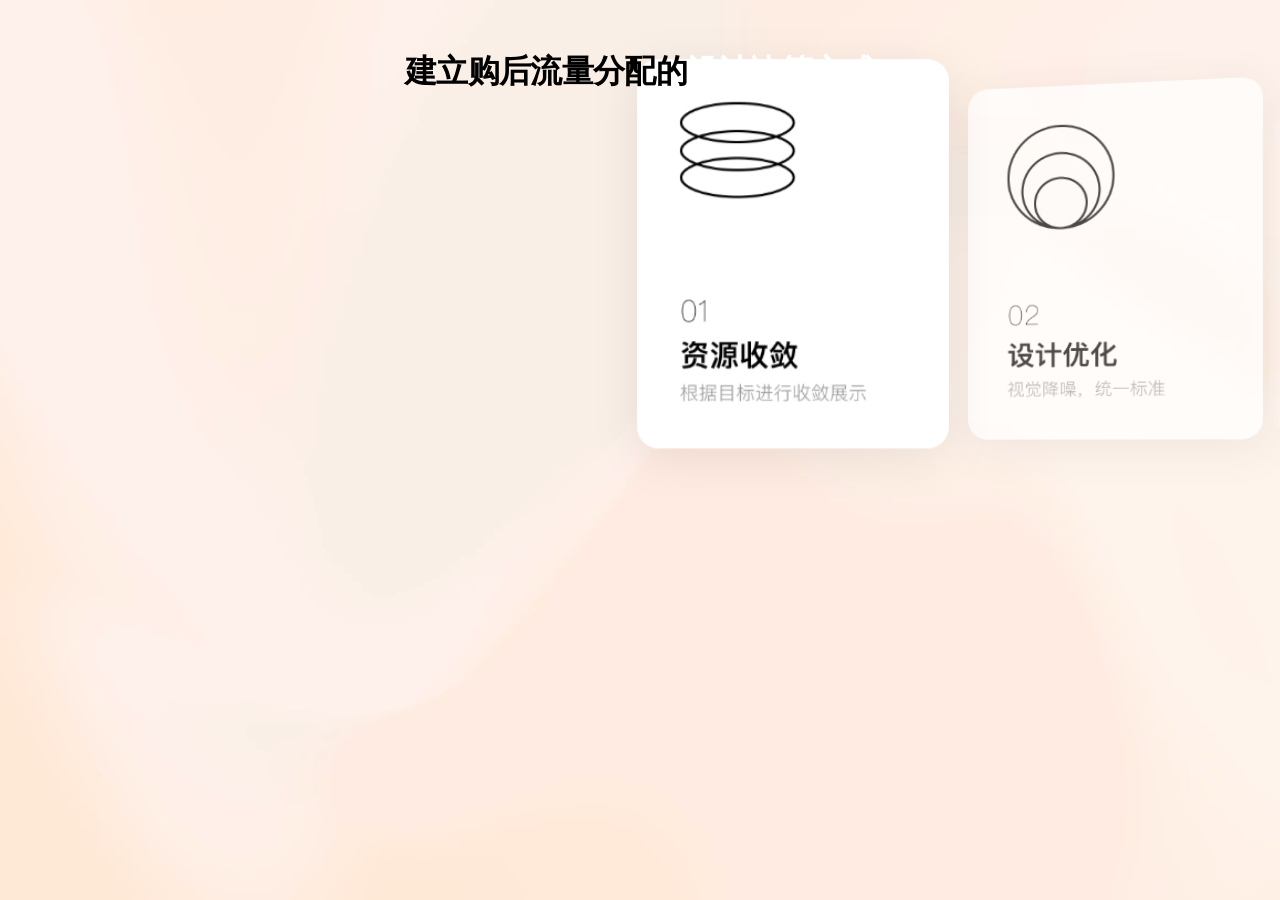
==== commit 01baf8c8: "Fix bg video path to bg.webm" ====
--- a/index.html
+++ b/index.html
@@ -11,7 +11,7 @@
   <body>
     <main class="stage" aria-live="polite">
       <video class="bg-video" autoplay loop muted playsinline aria-hidden="true">
-        <source src="./img/bg-new.webm" type="video/webm">
+        <source src="./img/bg.webm" type="video/webm">
       </video>
       <canvas id="bg" aria-hidden="true"></canvas>
 
